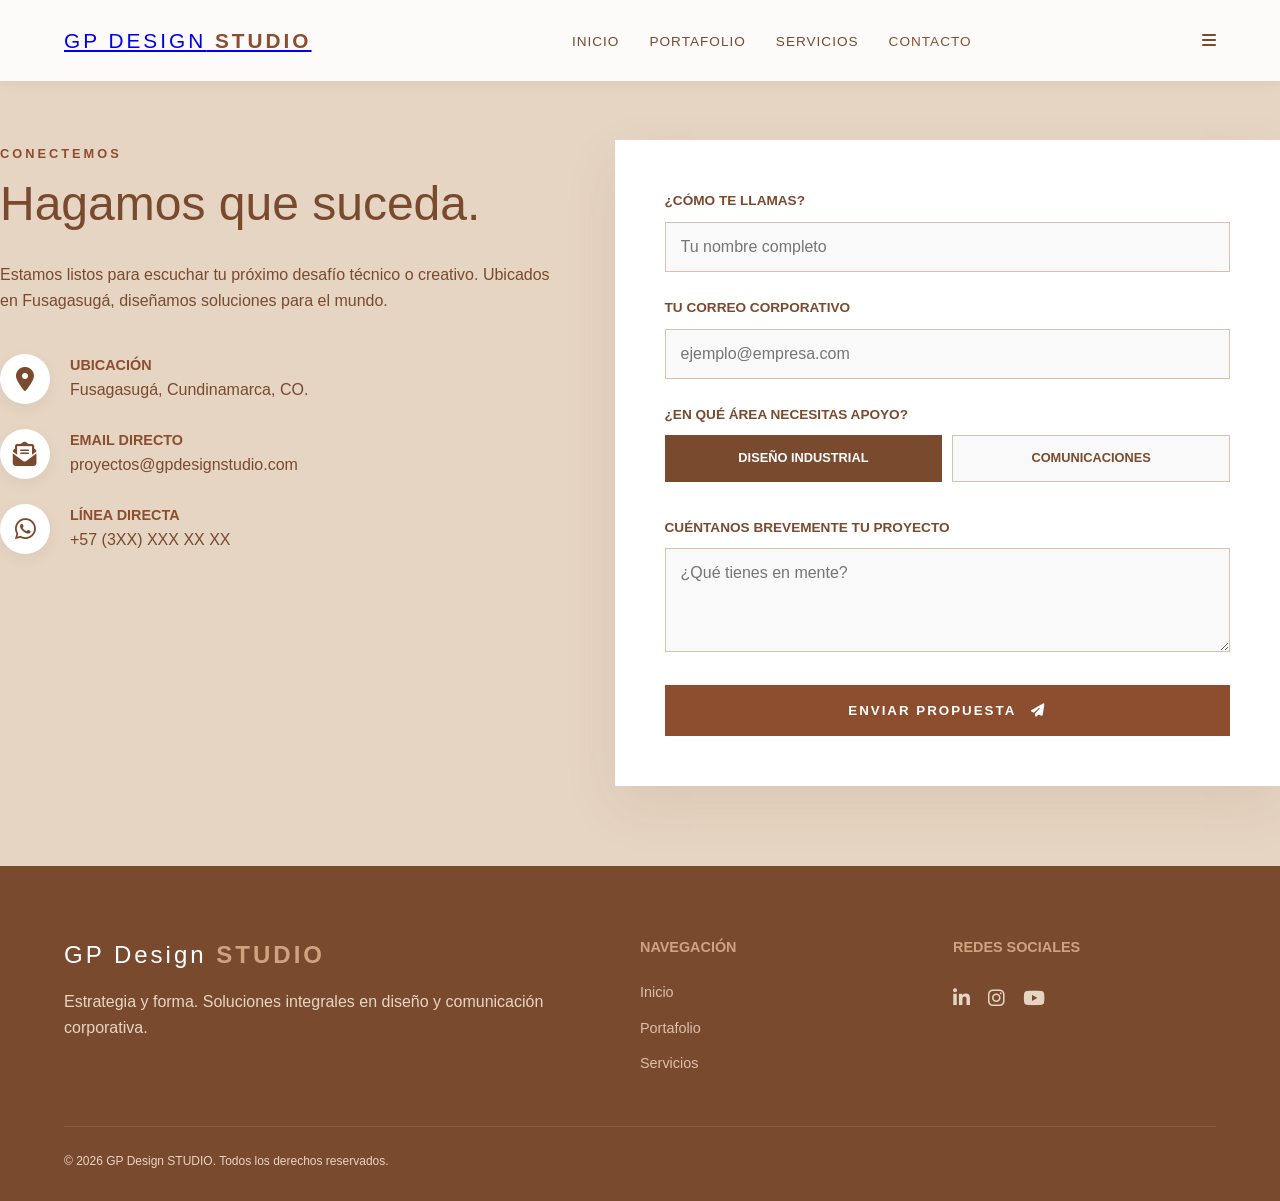
==== contacto.html @ fa4134d2 "Add files via upload" ====
<!DOCTYPE html>
<html lang="es">
<head>
    <meta charset="UTF-8">
    <meta name="viewport" content="width=device-width, initial-scale=1.0">
    <title>Contacto | GP Design STUDIO</title>
    <link rel="stylesheet" href="style.css">
    <link rel="stylesheet" href="https://cdnjs.cloudflare.com/ajax/libs/font-awesome/6.4.2/css/all.min.css">
</head>
<body>

<header>
    <nav class="contenedor-nav">
        <a href="index.html" class="logo">GP Design<span> STUDIO</span></a>
        <ul class="nav-links">
            <li><a href="index.html">Inicio</a></li>
            <li><a href="portafolio.html">Portafolio</a></li>
            <li><a href="servicios.html">Servicios</a></li>
            <li><a href="contacto.html" class="active">Contacto</a></li>
        </ul>
        <div class="nav__toggle" id="nav-toggle">
            <i class="fas fa-bars"></i>
        </div>
    </nav>
</header>

<main class="contact-page">
    <section class="contact-container contenedor">
        
        <div class="contact-info">
            <span class="tagline">Conectemos</span>
            <h2 class="section-title">Hagamos que suceda.</h2>
            <p>Estamos listos para escuchar tu próximo desafío técnico o creativo. Ubicados en Fusagasugá, diseñamos soluciones para el mundo.</p>
            
            <div class="contact-details">
                <div class="detail-item">
                    <i class="fa-solid fa-location-dot"></i>
                    <div>
                        <h4>Ubicación</h4>
                        <p>Fusagasugá, Cundinamarca, CO.</p>
                    </div>
                </div>
                <div class="detail-item">
                    <i class="fa-solid fa-envelope-open-text"></i>
                    <div>
                        <h4>Email Directo</h4>
                        <p>proyectos@gpdesignstudio.com</p>
                    </div>
                </div>
                <div class="detail-item">
                    <i class="fa-brands fa-whatsapp"></i>
                    <div>
                        <h4>Línea Directa</h4>
                        <p>+57 (3XX) XXX XX XX</p>
                    </div>
                </div>
            </div>
        </div>

        <div class="contact-form-wrapper">
            <form class="contact-form" action="https://formspree.io/f/mgoplwgl" method="POST">
                
                <div class="form-group">
                    <label for="full-name">¿Cómo te llamas?</label>
                    <input type="text" id="full-name" name="nombre_cliente" placeholder="Tu nombre completo" required>
                </div>
                
                <div class="form-group">
                    <label for="email-address">Tu correo corporativo</label>
                    <input type="email" id="email-address" name="email_contacto" placeholder="ejemplo@empresa.com" required>
                </div>

                <div class="form-group">
                    <label>¿En qué área necesitas apoyo?</label>
                    <div class="interest-selector">
                        <input type="radio" name="categoria_proyecto" id="ind" value="Diseño Industrial" checked>
                        <label for="ind">Diseño Industrial</label>
                        
                        <input type="radio" name="categoria_proyecto" id="com" value="Comunicaciones">
                        <label for="com">Comunicaciones</label>
                    </div>
                </div>

                <div class="form-group">
                    <label for="message">Cuéntanos brevemente tu proyecto</label>
                    <textarea id="message" name="descripcion_proyecto" rows="4" placeholder="¿Qué tienes en mente?" required></textarea>
                </div>

                <input type="text" name="_gotcha" style="display:none">

                <button type="submit" class="btn-submit">
                    Enviar Propuesta <i class="fa-solid fa-paper-plane"></i>
                </button>
            </form>
        </div>
    </section>
</main>

<footer>
    <div class="footer-content">
        <div class="footer-col">
            <div class="logo-footer">GP Design<span> STUDIO</span></div>
            <p>Estrategia y forma. Soluciones integrales en diseño y comunicación corporativa.</p>
        </div>
        <div class="footer-col">
            <h4>Navegación</h4>
            <ul>
                <li><a href="index.html">Inicio</a></li>
                <li><a href="portafolio.html">Portafolio</a></li>
                <li><a href="servicios.html">Servicios</a></li>
            </ul>
        </div>
        <div class="footer-col">
            <h4>Redes Sociales</h4>
            <div class="footer-social">
                <a href="https://linkedin.com" target="_blank"><i class="fa-brands fa-linkedin-in"></i></a>
                <a href="https://instagram.com" target="_blank"><i class="fa-brands fa-instagram"></i></a>
                <a href="https://youtube.com" target="_blank"><i class="fa-brands fa-youtube"></i></a>
            </div>
        </div>
    </div>
    <div class="footer-bottom">
        <p>&copy; 2026 GP Design STUDIO. Todos los derechos reservados.</p>
    </div>
</footer>

<script src="script.js"></script>
</body>
</html>
---- style.css ----
:root {
    --beige-muy-claro: #E6D5C3;
    --beige: #D9C2A8;
    --arena: #CFA37F;
    --marron-claro: #B78963;
    --marron-medio: #9A6B4A;
    --marron-oscuro: #7A4A2F;
    --terracota: #8C4E2F;
    --blanco: #ffffff;
}

* {
    margin: 0;
    padding: 0;
    box-sizing: border-box;
    font-family: 'Helvetica Neue', Helvetica, Arial, sans-serif;
}

body {
    background-color: var(--beige-muy-claro);
    color: var(--marron-oscuro);
    line-height: 1.6;
}

/* --- NAVEGACIÓN --- */
header {
    padding: 1.5rem 5%;
    background: rgba(255, 255, 255, 0.9);
    backdrop-filter: blur(10px);
    position: fixed;
    width: 100%;
    top: 0;
    z-index: 1000;
    box-shadow: 0 2px 15px rgba(0,0,0,0.05);
    transition: all 0.3s ease;
}

nav {
    display: flex;
    justify-content: space-between;
    align-items: center;
    max-width: 1200px;
    margin: 0 auto;
}

.logo {
    font-size: 1.3rem;
    letter-spacing: 3px;
    font-weight: 300;
    text-transform: uppercase;
}

.logo span { font-weight: 700; color: var(--terracota); }

nav ul { display: flex; list-style: none; }

nav ul li { margin-left: 30px; }

nav ul li a {
    text-decoration: none;
    color: var(--marron-oscuro);
    font-size: 0.85rem;
    text-transform: uppercase;
    letter-spacing: 1px;
    transition: 0.3s;
}

nav ul li a:hover, nav ul li a.active { color: var(--terracota); }

/* --- HERO SECTION --- */
.hero {
    height: 80vh;
    display: flex;
    align-items: center;
    justify-content: center;
    text-align: center;
    background-color: var(--beige);
    padding: 0 10%;
    margin-top: 60px;
}

.hero h1 {
    font-size: 3.5rem;
    font-weight: 300;
    margin-bottom: 1.5rem;
    color: var(--marron-oscuro);
    line-height: 1.2;
}

.btn-main {
    display: inline-block;
    padding: 15px 35px;
    border: 1px solid var(--marron-oscuro);
    text-decoration: none;
    color: var(--marron-oscuro);
    text-transform: uppercase;
    letter-spacing: 2px;
    font-size: 0.8rem;
    transition: all 0.4s ease;
}

.btn-main:hover {
    background: var(--marron-oscuro);
    color: white;
    transform: translateY(-3px);
}

/* --- GRILLA DE PROYECTOS --- */
.content, .portfolio-page { 
    max-width: 1200px; 
    margin: 0 auto; 
    padding: 80px 20px; 
}

.section-title {
    margin-bottom: 50px;
    font-weight: 300;
    font-size: 2.5rem;
    text-align: center;
}

.projects-grid {
    display: grid;
    grid-template-columns: repeat(auto-fit, minmax(350px, 1fr));
    gap: 30px;
}

.project-card {
    background: var(--blanco);
    overflow: hidden;
    transition: all 0.4s ease;
    box-shadow: 0 10px 20px rgba(0,0,0,0.05);
}

.project-card:hover { transform: translateY(-10px); box-shadow: 0 15px 30px rgba(0,0,0,0.1); }

.project-img {
    height: 300px;
    width: 100%;
    transition: transform 0.5s ease;
}

.project-card:hover .project-img { transform: scale(1.05); }

.project-info { padding: 25px; }

.project-info span {
    font-size: 0.7rem;
    text-transform: uppercase;
    color: var(--terracota);
    letter-spacing: 2px;
    font-weight: bold;
}

.project-info h3 { margin: 10px 0; font-weight: 500; font-size: 1.4rem; }

/* --- FILTROS PORTAFOLIO --- */
.filter-container { text-align: center; margin-bottom: 50px; margin-top: 100px; }

.filter-btn {
    background: transparent;
    border: 1px solid var(--marron-claro);
    color: var(--marron-oscuro);
    padding: 10px 20px;
    margin: 5px;
    cursor: pointer;
    font-size: 0.75rem;
    text-transform: uppercase;
    letter-spacing: 1px;
    transition: all 0.3s ease;
}

.filter-btn:hover, .filter-btn.active {
    background: var(--marron-oscuro);
    color: white;
}

/* --- FOOTER PROFESIONAL --- */
footer {
    background-color: var(--marron-oscuro);
    color: var(--beige-muy-claro);
    padding: 70px 5% 30px;
}

.footer-content {
    display: grid;
    grid-template-columns: 2fr 1fr 1fr;
    gap: 50px;
    max-width: 1200px;
    margin: 0 auto 40px;
}

.logo-footer { font-size: 1.5rem; letter-spacing: 3px; color: white; margin-bottom: 15px; }
.logo-footer span { color: var(--arena); font-weight: 700; }

.footer-col h4 { color: var(--arena); margin-bottom: 20px; text-transform: uppercase; font-size: 0.9rem; }

.footer-col ul { list-style: none; }
.footer-col ul li { margin-bottom: 10px; }

.footer-col ul li a { color: var(--beige); text-decoration: none; font-size: 0.9rem; transition: 0.3s; }
.footer-col ul li a:hover { color: white; padding-left: 5px; }

.footer-bottom {
    border-top: 1px solid rgba(255,255,255,0.1);
    padding-top: 25px;
    display: flex;
    justify-content: space-between;
    font-size: 0.75rem;
    max-width: 1200px;
    margin: 0 auto;
}

/* --- ANIMACIONES --- */
.project-card.hide { display: none; }
.project-card.show { animation: fadeIn 0.6s ease forwards; }

@keyframes fadeIn {
    from { opacity: 0; transform: translateY(20px); }
    to { opacity: 1; transform: translateY(0); }
}
/* --- ESTILOS PARA REDES SOCIALES EN FOOTER --- */
.footer-social {
    display: flex;
    gap: 18px;
    margin-top: 25px;
}

.footer-social a {
    color: var(--beige-muy-claro);
    font-size: 1.2rem; /* Tamaño equilibrado */
    transition: all 0.3s cubic-bezier(0.4, 0, 0.2, 1);
    display: inline-block;
    text-decoration: none;
}

.footer-social a:hover {
    color: var(--arena); /* El color resalta al pasar el mouse */
    transform: translateY(-4px); /* Pequeño salto elegante */
}

/* Ajuste opcional para la lista de contacto */
.contact-list {
    list-style: none;
    margin-bottom: 10px;
}

.contact-list li {
    font-size: 0.9rem;
    color: var(--beige);
}

/* RESPONSIVE */
/* Estilos por defecto (PC / Escritorio - "Mobile Last") */
.container {
    display: flex; /* En PC, los elementos están lado a lado */
}

/* ------------------------------------ */
/* PUNTO DE RUPTURA: TABLET (Hasta 992px) */
/* ------------------------------------ */
@media (max-width: 992px) {
    /* Aquí se aplican estilos para pantallas más pequeñas, como las tablets */
    .container {
        padding: 0 15px; /* Reducir padding */
    }
}

/* ------------------------------------ */
/* PUNTO DE RUPTURA: MÓVIL (Hasta 768px) */
/* ------------------------------------ */
@media (max-width: 768px) {
    /* Aquí se aplican estilos solo para móviles */
    .container {
        flex-direction: column; /* Apilar elementos en vertical */
    }

    h1 {
        font-size: 2rem; /* Reducir el tamaño de fuente */
    }
}
/* 1. MOBILE FIRST (Estilos por defecto para teléfono) */
.container {
    width: 100%;
    padding: 10px;
}

/* 2. TABLET Y MÁS GRANDE (Mínimo 768px) */
@media (min-width: 768px) {
    .container {
        padding: 20px;
    }
}

/* 3. ESCRITORIO Y MÁS GRANDE (Mínimo 1200px) */
@media (min-width: 1200px) {
    .container {
        max-width: 1200px;
        margin: 0 auto;
    }
}
/* ============================================================
   ESTILOS AVANZADOS PARA LA PÁGINA DE SERVICIOS
   ============================================================ */

.services-page {
    padding-top: 140px; /* Espacio para el header fijo */
    background: linear-gradient(135deg, var(--beige-muy-claro) 0%, #f4eee7 100%);
    min-height: 100vh;
}

/* Encabezado de la sección con estilo editorial */
.services-hero {
    text-align: center;
    max-width: 800px;
    margin: 0 auto 60px;
    padding: 0 20px;
}

.services-hero .section-title {
    font-size: clamp(2.5rem, 5vw, 3.5rem);
    text-transform: uppercase;
    letter-spacing: -1px;
    margin-bottom: 20px;
    position: relative;
    display: inline-block;
}

.services-hero .section-title::after {
    content: '';
    position: absolute;
    bottom: -10px;
    left: 25%;
    width: 50%;
    height: 2px;
    background: var(--terracota);
}

/* Grilla de servicios con espaciado moderno */
.services-grid {
    display: grid;
    grid-template-columns: repeat(auto-fit, minmax(320px, 1fr));
    gap: 40px;
    padding: 20px;
    margin-bottom: 100px;
}

/* Tarjeta de Servicio Estilo "Glass-Studio" */
.service-card {
    background: rgba(255, 255, 255, 0.6);
    backdrop-filter: blur(10px);
    border: 1px solid rgba(255, 255, 255, 0.4);
    padding: 50px 40px;
    border-radius: 2px; /* Bordes rectos para un look industrial */
    text-align: left;
    transition: all 0.5s cubic-bezier(0.23, 1, 0.32, 1);
    display: flex;
    flex-direction: column;
    position: relative;
    overflow: hidden;
}

.service-card::before {
    content: '';
    position: absolute;
    top: 0;
    left: 0;
    width: 4px;
    height: 0;
    background: var(--terracota);
    transition: height 0.5s ease;
}

.service-card:hover {
    transform: translateY(-15px);
    background: rgba(255, 255, 255, 0.9);
    box-shadow: 0 20px 40px rgba(122, 74, 47, 0.1);
}

.service-card:hover::before {
    height: 100%;
}

/* Iconos con contenedor circular minimalista */
.service-icon {
    width: 70px;
    height: 70px;
    background: var(--marron-oscuro);
    color: var(--beige-muy-claro);
    display: flex;
    align-items: center;
    justify-content: center;
    font-size: 1.8rem;
    margin-bottom: 30px;
    border-radius: 50%;
    transition: all 0.4s ease;
}

.service-card:hover .service-icon {
    background: var(--terracota);
    transform: rotateY(360deg);
}

.service-card h3 {
    font-size: 1.6rem;
    font-weight: 600;
    margin-bottom: 20px;
    color: var(--marron-oscuro);
    letter-spacing: -0.5px;
}

.service-card p {
    color: var(--marron-medio);
    font-size: 1rem;
    line-height: 1.8;
    margin-bottom: 25px;
}   
/* --- SECCIÓN CTA FINAL --- */
.cta-final {
    position: relative;
    padding: 120px 20px;
    background-color: var(--marron-oscuro);
    color: var(--beige-muy-claro);
    text-align: center;
    overflow: hidden;
    /* Un corte diagonal sutil para dar dinamismo */
    clip-path: polygon(0 10%, 100% 0, 100% 100%, 0 100%);
}

/* Efecto de luz ambiental de fondo */
.cta-background-overlay {
    position: absolute;
    top: 0;
    left: 0;
    width: 100%;
    height: 100%;
    background: radial-gradient(circle at 70% 30%, rgba(207, 163, 127, 0.15) 0%, transparent 50%);
    pointer-events: none;
}

.cta-content {
    position: relative;
    z-index: 2;
    max-width: 800px;
    margin: 0 auto;
}

.cta-tagline {
    display: block;
    text-transform: uppercase;
    letter-spacing: 4px;
    font-size: 0.8rem;
    color: var(--arena);
    margin-bottom: 15px;
    font-weight: 600;
}

.cta-title {
    font-size: clamp(2rem, 5vw, 3rem);
    font-weight: 300;
    line-height: 1.1;
    margin-bottom: 25px;
}

.cta-description {
    font-size: 1.1rem;
    line-height: 1.8;
    color: rgba(230, 213, 195, 0.8); /* Beige con transparencia */
    margin-bottom: 40px;
}

.cta-description strong {
    color: var(--blanco);
    display: block;
    margin-top: 10px;
}

/* Botón Especial para el CTA */
.btn-primary-cta {
    display: inline-flex;
    align-items: center;
    gap: 15px;
    padding: 18px 45px;
    background-color: var(--terracota);
    color: white;
    text-decoration: none;
    text-transform: uppercase;
    font-size: 0.85rem;
    font-weight: 700;
    letter-spacing: 2px;
    transition: all 0.4s cubic-bezier(0.175, 0.885, 0.32, 1.275);
    border: 1px solid var(--terracota);
}

.btn-primary-cta i {
    transition: transform 0.4s ease;
}

.btn-primary-cta:hover {
    background-color: transparent;
    color: var(--arena);
    border-color: var(--arena);
    transform: scale(1.05);
}

.btn-primary-cta:hover i {
    transform: translateX(8px);
}

/* Responsivo */
@media (max-width: 768px) {
    .cta-final {
        padding: 80px 20px;
        clip-path: none; /* Quitamos el corte en móvil para evitar espacios raros */
    }
    
    .cta-title {
        font-size: 2rem;
    }
}
/* --- PÁGINA DE CONTACTO --- */
.contact-page {
    padding-top: 140px;
    padding-bottom: 80px;
    background-color: var(--beige-muy-claro);
}

.contact-container {
    display: grid;
    grid-template-columns: 1fr 1.2fr;
    gap: 60px;
    align-items: start;
}

.contact-info .tagline {
    color: var(--terracota);
    text-transform: uppercase;
    letter-spacing: 3px;
    font-weight: 700;
    font-size: 0.8rem;
}

.contact-info .section-title {
    text-align: left;
    margin-bottom: 20px;
    font-size: 3rem;
}

.contact-details {
    margin-top: 40px;
}

.detail-item {
    display: flex;
    align-items: center;
    gap: 20px;
    margin-bottom: 25px;
}

.detail-item i {
    font-size: 1.5rem;
    color: var(--marron-oscuro);
    background: white;
    width: 50px;
    height: 50px;
    display: flex;
    align-items: center;
    justify-content: center;
    border-radius: 50%;
    box-shadow: 0 5px 15px rgba(0,0,0,0.05);
}

.detail-item h4 {
    font-size: 0.9rem;
    color: var(--terracota);
    text-transform: uppercase;
}

/* FORMULARIO */
.contact-form-wrapper {
    background: white;
    padding: 50px;
    box-shadow: 0 20px 50px rgba(122, 74, 47, 0.1);
}

.form-group {
    margin-bottom: 25px;
}

.form-group label {
    display: block;
    font-size: 0.85rem;
    font-weight: 700;
    text-transform: uppercase;
    color: var(--marron-oscuro);
    margin-bottom: 10px;
}

.form-group input, .form-group textarea {
    width: 100%;
    padding: 15px;
    border: 1px solid var(--beige);
    background: #f9f9f9;
    font-size: 1rem;
    transition: all 0.3s;
}

.form-group input:focus, .form-group textarea:focus {
    outline: none;
    border-color: var(--terracota);
    background: white;
}

/* Selector de Interés Ingenioso */
.interest-selector {
    display: flex;
    gap: 10px;
}

.interest-selector input[type="radio"] {
    display: none;
}

.interest-selector label {
    flex: 1;
    padding: 12px;
    border: 1px solid var(--beige);
    text-align: center;
    cursor: pointer;
    font-size: 0.8rem;
    background: #f9f9f9;
    transition: 0.3s;
}

.interest-selector input[type="radio"]:checked + label {
    background: var(--marron-oscuro);
    color: white;
    border-color: var(--marron-oscuro);
}

.btn-submit {
    width: 100%;
    padding: 18px;
    background: var(--terracota);
    color: white;
    border: none;
    text-transform: uppercase;
    font-weight: 700;
    letter-spacing: 2px;
    cursor: pointer;
    transition: 0.4s;
    display: flex;
    justify-content: center;
    align-items: center;
    gap: 15px;
}

.btn-submit:hover {
    background: var(--marron-oscuro);
    letter-spacing: 4px;
}

/* RESPONSIVO */
@media (max-width: 900px) {
    .contact-container {
        grid-template-columns: 1fr;
    }
    .contact-form-wrapper {
        padding: 30px;
    }
}
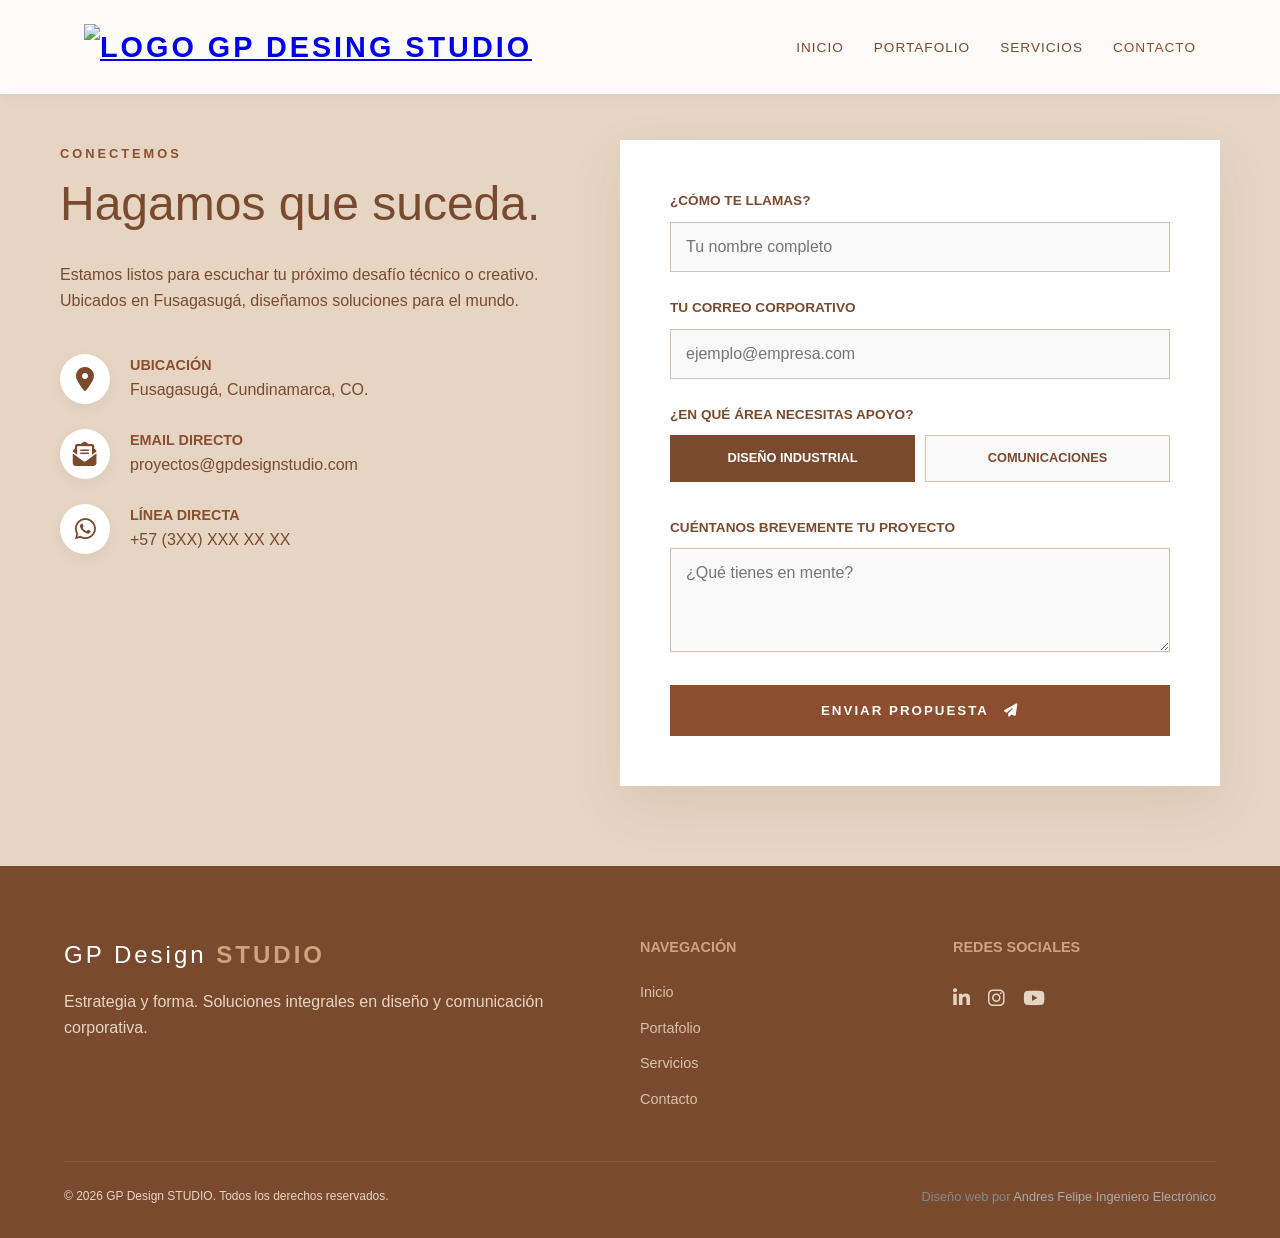
==== commit 04cc9c4a: "Add files via upload" ====
--- a/contacto.html
+++ b/contacto.html
@@ -9,20 +9,22 @@
 </head>
 <body>
 
-<header>
-    <nav class="contenedor-nav">
-        <a href="index.html" class="logo">GP Design<span> STUDIO</span></a>
-        <ul class="nav-links">
-            <li><a href="index.html">Inicio</a></li>
+ <header>
+        <nav class="contenedor">
+            <a href="#inicio"><img src="images/logo.webp"
+                    alt="Logo GP Desing STUDIO"
+                    class="logo"></a>
+            <button class="menu-hamburguesa" id="menu-toggle" aria-label="Abrir menú de navegación">
+                <span class="barra"></span><span class="barra"></span><span class="barra"></span>
+            </button>
+            <ul class="nav-menu" id="nav-menu">
+                <li><a href="index.html">Inicio</a></li>
             <li><a href="portafolio.html">Portafolio</a></li>
             <li><a href="servicios.html">Servicios</a></li>
             <li><a href="contacto.html" class="active">Contacto</a></li>
-        </ul>
-        <div class="nav__toggle" id="nav-toggle">
-            <i class="fas fa-bars"></i>
-        </div>
-    </nav>
-</header>
+            </ul>
+        </nav>
+    </header>
 
 <main class="contact-page">
     <section class="contact-container contenedor">
@@ -108,6 +110,7 @@
                 <li><a href="index.html">Inicio</a></li>
                 <li><a href="portafolio.html">Portafolio</a></li>
                 <li><a href="servicios.html">Servicios</a></li>
+                <li><a href="contacto.html">Contacto</a></li>
             </ul>
         </div>
         <div class="footer-col">
@@ -121,6 +124,7 @@
     </div>
     <div class="footer-bottom">
         <p>&copy; 2026 GP Design STUDIO. Todos los derechos reservados.</p>
+        <p class="developer-credit">Diseño web por <a href="https://afc7.github.io/afcaro7.github.io/" target="_blank">Andres Felipe Ingeniero Electrónico</a></p>
     </div>
 </footer>
 
--- a/style.css
+++ b/style.css
@@ -660,12 +660,222 @@
     letter-spacing: 4px;
 }
 
-/* RESPONSIVO */
-@media (max-width: 900px) {
-    .contact-container {
-        grid-template-columns: 1fr;
-    }
-    .contact-form-wrapper {
-        padding: 30px;
-    }
+/* ======== MENÚ MÓVIL Y ESTILOS RESPONSIVE GLOBALES ======== */
+.menu-hamburguesa {
+    display: flex;
+    flex-direction: column;
+    justify-content: space-around;
+    width: 30px;
+    height: 25px;
+    background: transparent;
+    border: none;
+    cursor: pointer;
+    padding: 0;
+    z-index: 101;
+}
+
+.menu-hamburguesa .barra {
+    display: block;
+    width: 100%;
+    height: 3px;
+    background-color: var(--color-texto);
+    border-radius: 5px;
+    transition: all 0.3s ease-in-out;
+}
+
+.menu-hamburguesa.abierto .barra:nth-child(1) {
+    transform: rotate(45deg) translate(5px, 5px);
+}
+
+.menu-hamburguesa.abierto .barra:nth-child(2) {
+    opacity: 0;
+}
+
+.menu-hamburguesa.abierto .barra:nth-child(3) {
+    transform: rotate(-45deg) translate(7px, -6px);
+}
+
+@media (min-width: 769px) {
+    .menu-hamburguesa {
+        display: none;
+    }
+
+    .nav-menu {
+        display: flex;
+    }
+
+    .somos-layout {
+        flex-direction: row;
+    }
+}
+
+@media (min-width: 992px) {
+    .servicios-grid {
+        grid-template-columns: repeat(2, 1fr);
+    }
+}
+
+@media (max-width: 768px) {
+    .nav-menu.abierto {
+        display: flex;
+        position: fixed;
+        top: 82px;
+        left: 0;
+        width: 100%;
+        height: calc(100vh - 82px);
+        background-color: rgba(255, 255, 255, 0.98);
+        flex-direction: column;
+        align-items: center;
+        justify-content: center;
+        gap: 30px;
+    }
+
+    .nav-menu li a {
+        font-size: 1.5rem;
+    }
+
+    #inicio h1 {
+        font-size: 2.5rem;
+        line-height: 1.3;
+    }
+
+    #inicio p {
+        font-size: 1.1rem;
+    }
+
+    main h2 {
+        font-size: 2.2rem;
+    }
+
+    .somos-layout {
+        flex-direction: column;
+    }
+
+    .categoria-servicio {
+        padding: 20px;
+    }
+
+    .categoria-servicio h3 {
+        font-size: 1.6rem;
+    }
+
+    .servicio-texto h4 {
+        font-size: 1rem;
+    }
+
+    .servicio-texto p {
+        font-size: 0.9rem;
+    }
+
+    .lightbox-content {
+        max-width: 95%;
+        max-height: 70%;
+    }
+
+    .close-btn {
+        top: 10px;
+        right: 20px;
+        font-size: 30px;
+    }
+
+    .prev,
+    .next {
+        font-size: 24px;
+        padding: 8px;
+    }
+}
+/* ==================================== */
+
+/* 2. ENCABEZADO Y NAVEGACIÓN           */
+
+/* ==================================== */
+
+
+.contenedor {
+    max-width: 1200px;
+    margin: 0 auto;
+    padding: 0 20px;
+}
+
+.main-header {
+
+    background-color: var(--color-card-bg);
+
+    border-bottom: 1px solid var(--color-border);
+
+    padding: 15px 20px;
+
+    display: flex;
+
+    justify-content: space-between;
+
+    align-items: center;
+
+}
+
+
+.logo {
+
+    font-size: 1.8rem;
+
+    font-weight: 600;
+
+    color: var(--color-primary);
+
+}
+.nav__logo {
+    display: flex;
+    align-items: center;
+}
+
+.nav__logo-img {
+    height: 60px;
+    width: auto;
+}
+
+
+.main-nav ul {
+
+    list-style: none;
+
+    display: flex;
+
+    gap: 25px;
+
+}
+
+
+.main-nav a {
+
+    /* text-decoration: none; */
+
+    color: var(--color-text-dark);
+
+    font-weight: 400;
+
+    padding-bottom: 5px;
+
+    transition: color 0.3s, border-bottom 0.3s;
+
+}
+
+
+.main-nav a:hover,
+.main-nav a.active {
+
+    color: var(--color-primary);
+}
+.developer-credit {
+    font-size: 0.8rem;
+    color: #888;
+}
+
+.developer-credit a {
+    color: #aaa;
+    text-decoration: none;
+    transition: color 0.3s;
+}
+
+.developer-credit a:hover {
+    color: white;
 }
